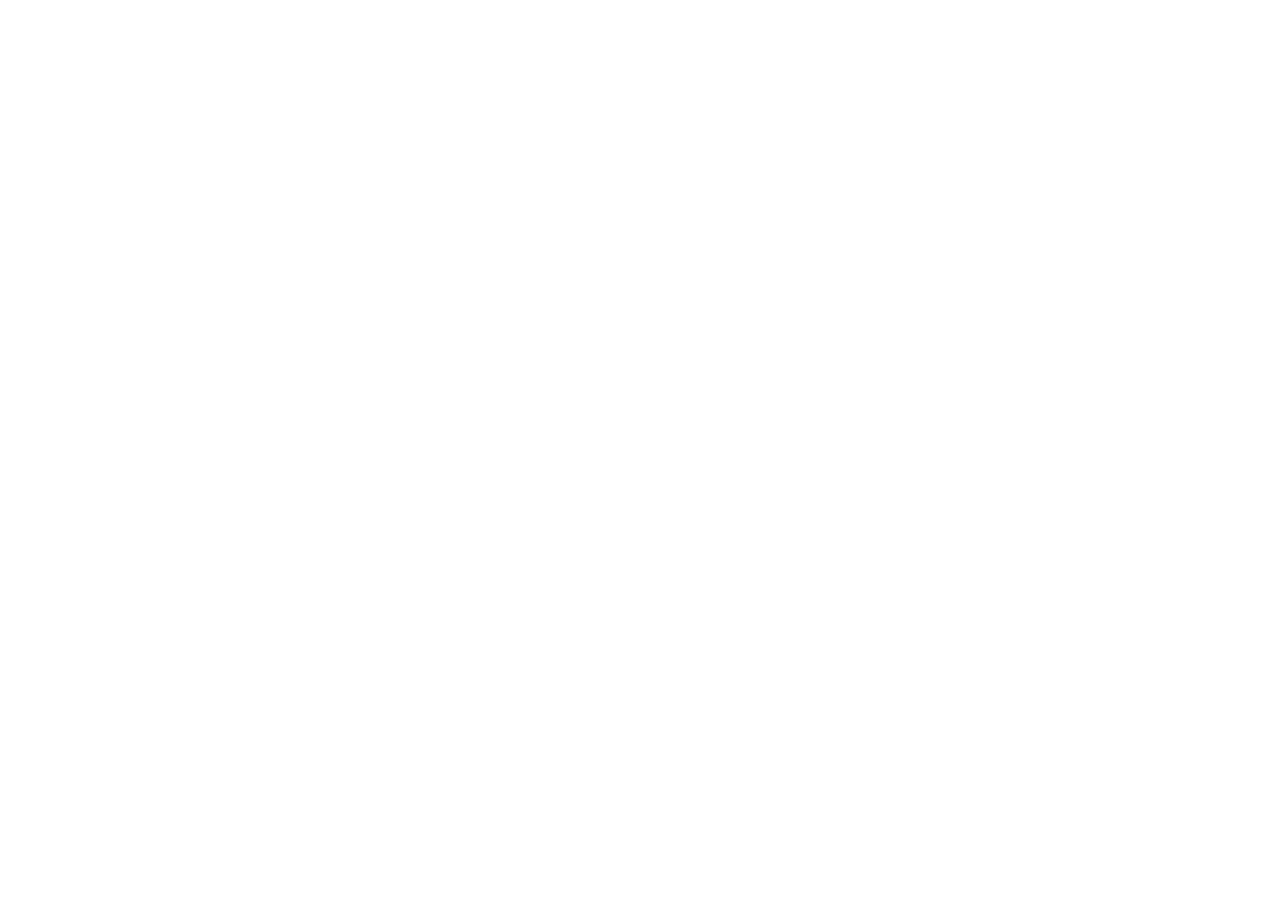
==== Pages/login.html @ a8cbac3b "Functionality Added with Workshop Page!" ====
<!DOCTYPE html>
<html lang="en">
  <head>
    <meta charset="UTF-8" />
    <meta http-equiv="X-UA-Compatible" content="IE=edge" />
    <meta name="viewport" content="width=device-width, initial-scale=1.0" />
    <title>Document</title>
  </head>
  <body></body>
</html>
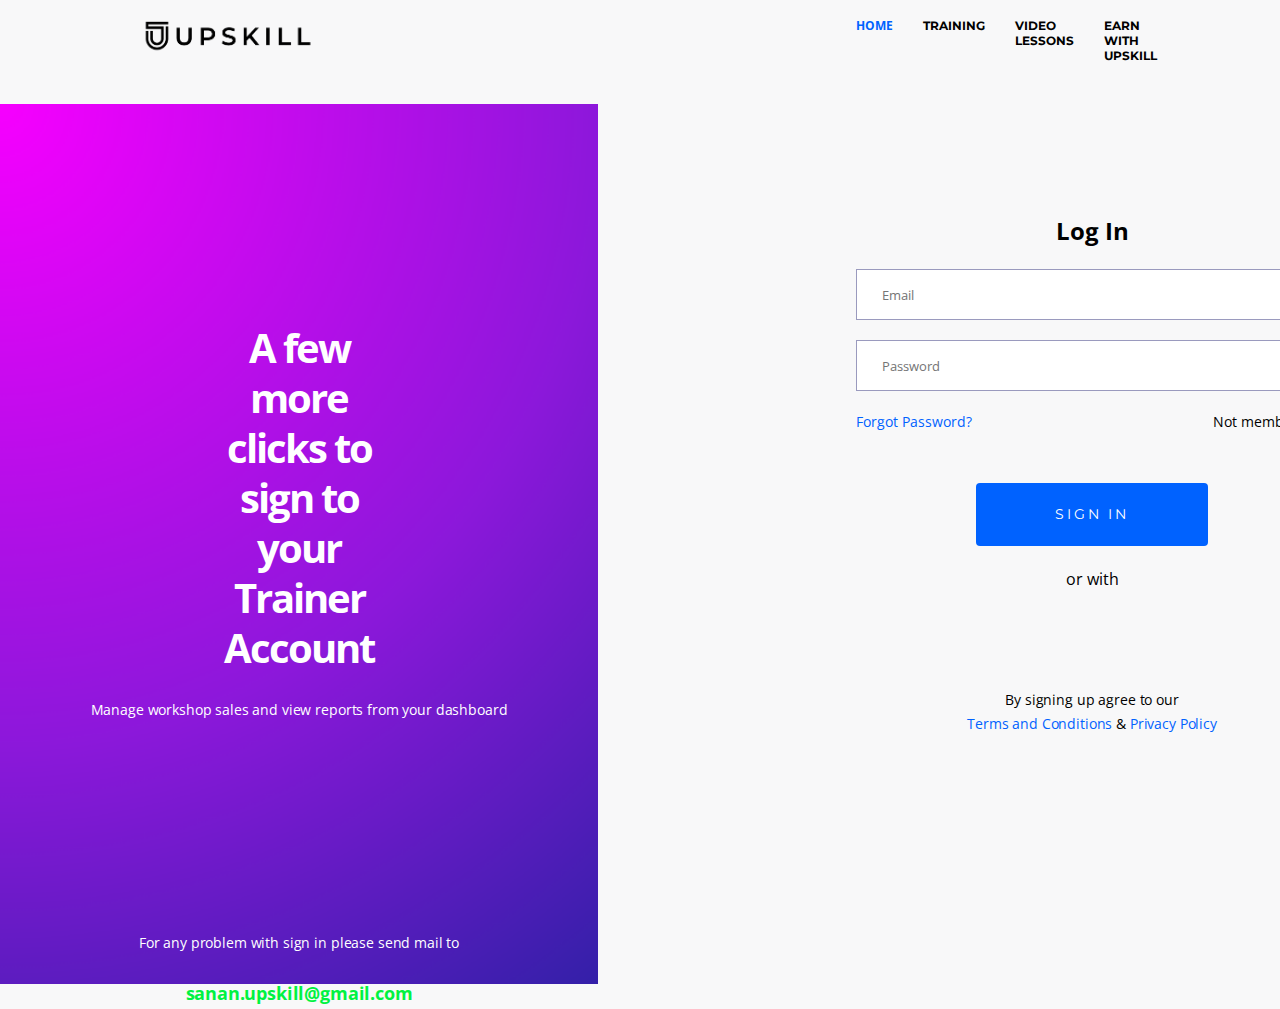
==== commit 56903c8e: "Login-page Completed!" ====
--- a/Pages/login.html
+++ b/Pages/login.html
@@ -4,7 +4,64 @@
     <meta charset="UTF-8" />
     <meta http-equiv="X-UA-Compatible" content="IE=edge" />
     <meta name="viewport" content="width=device-width, initial-scale=1.0" />
-    <title>Document</title>
+<link rel="stylesheet" href="../Styles/login.css" />
+    <link rel="preconnect" href="https://fonts.gstatic.com" />
+    <link
+      href="https://fonts.googleapis.com/css2?family=Open+Sans:wght@300;400;600;700;800&display=swap"
+      rel="stylesheet"
+    />
+    <link rel="preconnect" href="https://fonts.gstatic.com" />
+    <link
+      href="https://fonts.googleapis.com/css2?family=Montserrat&display=swap"
+      rel="stylesheet"
+    />
+    <link
+      rel="stylesheet"
+      href="https://cdnjs.cloudflare.com/ajax/libs/font-awesome/5.15.3/css/all.min.css"
+      integrity="sha512-iBBXm8fW90+nuLcSKlbmrPcLa0OT92xO1BIsZ+ywDWZCvqsWgccV3gFoRBv0z+8dLJgyAHIhR35VZc2oM/gI1w=="
+      crossorigin="anonymous"
+    />
+    <title>Upskill</title>
   </head>
-  <body></body>
+  <body>
+    <div>
+      <div class="navbar">
+        <div><img src="../Assets/logo.PNG" width="177" alt="" /></div>
+        <div class="nav-links">
+          <p><span>home</span></p>
+          <p>training</p>
+          <p>video lessons</p>
+          <p>earn with upskill</p>
+        </div>
+        <div class="user-group">
+          <div class="sign-in-group">
+            <i class="fas fa-user-circle fa-3x"></i>
+            <p>sign in</p>
+          </div>
+          <div class="sign-up-group">Sign up</div>
+        </div>
+      </div>
+            <div class="login-content">
+          <div class="login-img">
+            <h1>A few more clicks to <br> sign to  your Trainer Account</h1> <br>
+            <p>Manage workshop sales and view reports from your dashboard</p>
+            <p class="second-p">For any problem with sign in please send mail to</p> <br>
+            <p><span class="mail">sanan.upskill@gmail.com</span></p>
+          </div>
+          <div class="login-info">
+            <h2>Log In</h2> <br>
+            <input type="text" placeholder="Email"> <br>
+            <input type="password" placeholder="Password">
+            <div class="forgot">
+              <a class="forgot-alt" href="#">Forgot Password?</a> <a class="forgot-alt-2" href="#">Not member yet?</a>
+            </div>
+            <div class="sign-btn">SIGN IN</div> <br>
+            or with
+            <div class="social-btn">
+              <i class="fab fa-facebook-square fa-2x fb-icon"></i>
+              <i class="fab fa-linkedin fa-2x"></i>
+            </div>
+            <p class="bottom-text">By signing up agree to our <br> <span>Terms and Conditions</span> & <span>Privacy Policy</span></p>
+          </div>
+        </div></body>
 </html>
--- a/Styles/login.css
+++ b/Styles/login.css
@@ -0,0 +1,168 @@
+* {
+  margin: 0;
+  padding: 0;
+  font-family: "Open Sans", sans-serif;
+}
+body {
+  background-color: #f8f8f9;
+}
+.navbar {
+  display: flex;
+  align-items: center;
+  padding-top: 10px;
+  background: #f8f8f9 0% 0% no-repeat padding-box;
+}
+.navbar img {
+  padding-left: 140px;
+  margin-right: 639px;
+}
+.nav-links {
+  display: flex;
+  margin-left: -100px;
+}
+.nav-links p {
+  padding-right: 30px;
+  text-transform: uppercase;
+  font: normal normal bold 12px/15px Montserrat;
+  font-weight: bold;
+}
+.nav-links p span {
+  color: #0062ff;
+}
+.user-group {
+  display: flex;
+  align-items: center;
+  padding-right: 140px;
+}
+.sign-in-group {
+  display: flex;
+  flex-direction: row;
+  align-items: center;
+  color: #0062ff;
+  text-transform: uppercase;
+  font-weight: bold;
+  padding-right: 54px;
+  margin-left: 220px;
+  font: normal normal bold 12px/15px Montserrat;
+}
+.sign-in-group i {
+  padding-right: 10px;
+}
+.sign-up-group {
+  text-transform: uppercase;
+  color: white;
+  font-weight: bold;
+  background: #60d91a 0% 0% no-repeat padding-box;
+  box-shadow: 0px 10px 20px #60d91a4d;
+  border-radius: 4px;
+  padding: 15px 19px;
+  font: normal normal bold 12px/15px Montserrat;
+}
+.login-content {
+  display: flex;
+  flex-direction: row;
+  margin-top: 34px;
+  background: #f8f8f9 0% 0% no-repeat padding-box;
+}
+.login-img {
+  background-image: url("/Assets/daniel-olah-1Vt21LuLSug-unsplash@2x.png");
+  background-size: cover;
+  background-repeat: no-repeat;
+  width: 960px;
+  height: 880px;
+  color: white;
+  text-align: center;
+  margin-right: 258px;
+}
+.login-img h1 {
+  padding: 219px 224px 0px 224px;
+  font: normal normal bold 40px/50px Open Sans;
+  letter-spacing: -2px;
+  color: #ffffff;
+  opacity: 1;
+}
+.login-img p {
+  font: normal normal normal 14px/29px Open Sans;
+  letter-spacing: -0.14px;
+  color: #ffffff;
+  opacity: 1;
+}
+.second-p {
+  font: normal normal normal 14px/29px Open Sans;
+  letter-spacing: -0.14px;
+  color: #ffffff;
+  opacity: 1;
+  padding-top: 204px;
+}
+.mail {
+  font: normal normal bold 18px/29px Open Sans;
+  letter-spacing: -0.18px;
+  color: #00f241;
+  opacity: 1;
+}
+
+.login-info {
+  text-align: center;
+  padding-top: 110px;
+  margin-right: 258px;
+}
+.login-content h2 {
+  text-align: center;
+}
+input {
+  width: 445px;
+  background: #ffffff 0% 0% no-repeat padding-box;
+  border: 1px solid #9a9abe;
+  padding: 16px 0px 15px 25px;
+  margin-bottom: 20px;
+}
+.forgot {
+  display: flex;
+  justify-content: space-between;
+}
+.forgot-alt {
+  text-decoration: none;
+  font: normal normal normal 14px/22px Open Sans;
+  letter-spacing: 0px;
+  color: #0062ff;
+  opacity: 1;
+}
+.forgot-alt-2 {
+  text-decoration: none;
+  font: normal normal normal 14px/22px Open Sans;
+  letter-spacing: 0px;
+  color: #000000;
+  opacity: 1;
+}
+.sign-btn {
+  margin-top: 50px;
+  margin-left: 120px;
+  margin-right: 120px;
+  text-align: center;
+  background: #0062ff 0% 0% no-repeat padding-box;
+  border-radius: 4px;
+  opacity: 1;
+  padding: 17px 65px;
+  font: normal normal normal 14px/29px Montserrat;
+  letter-spacing: 2.8px;
+  color: #ffffff;
+}
+.social-btn {
+  color: #728391;
+  padding-top: 25px;
+  padding-bottom: 51px;
+}
+.fb-icon {
+  margin-right: 20px;
+}
+
+.bottom-text {
+  font: normal normal normal 14px/24px Open Sans;
+  letter-spacing: -0.14px;
+  color: #000000;
+}
+.bottom-text span {
+  font: normal normal normal 14px/24px Open Sans;
+  letter-spacing: -0.14px;
+  color: #0062ff;
+}
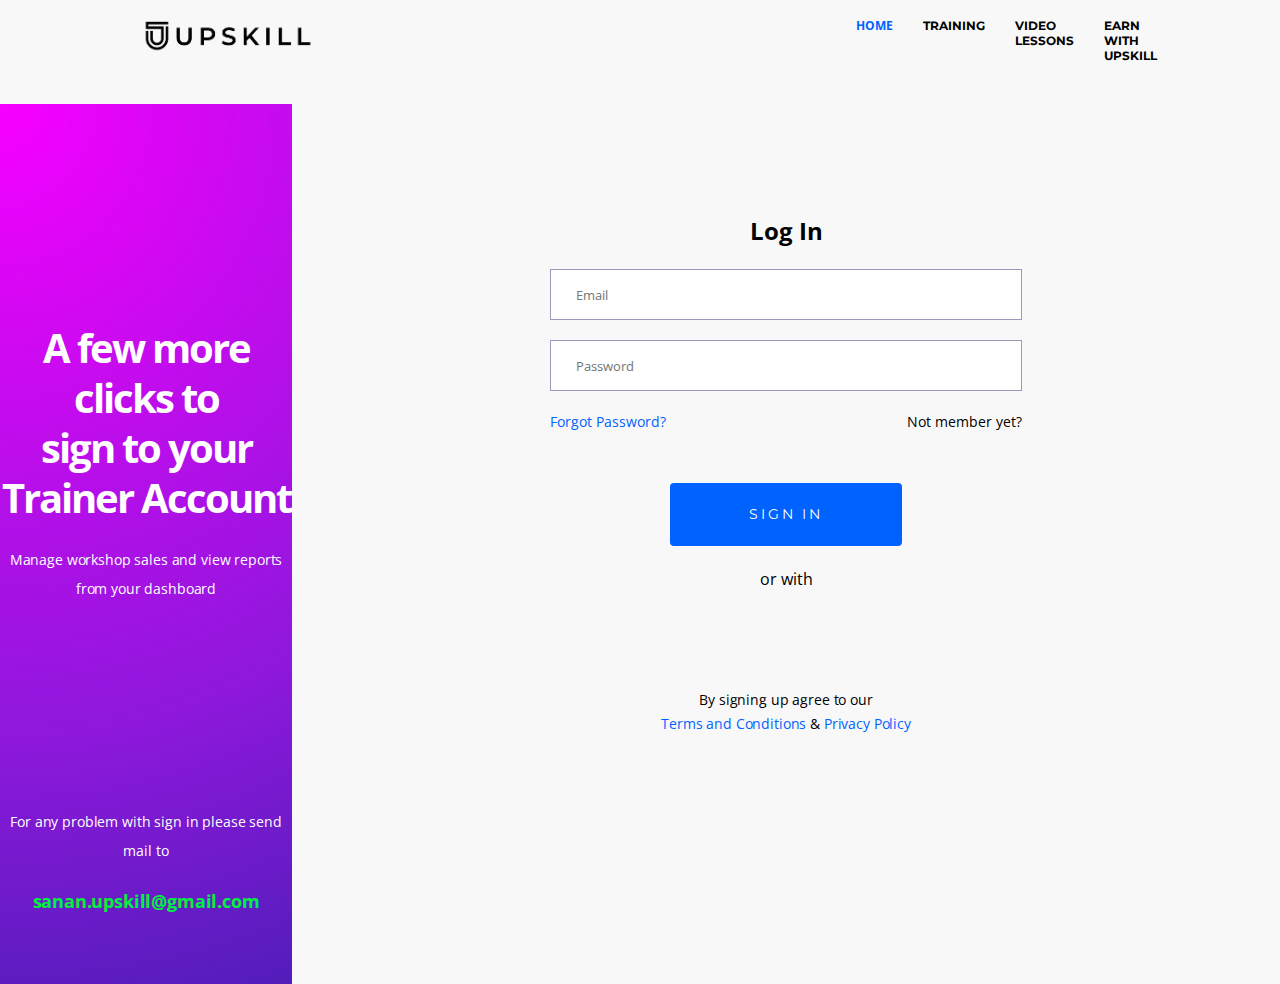
==== commit d3c0d110: "Dashboard Issue Fixed!" ====
--- a/Pages/login.html
+++ b/Pages/login.html
@@ -34,11 +34,11 @@
           <p>earn with upskill</p>
         </div>
         <div class="user-group">
-          <div class="sign-in-group">
+          <div id="sign-in-btn" class="sign-in-group">
             <i class="fas fa-user-circle fa-3x"></i>
             <p>sign in</p>
           </div>
-          <div class="sign-up-group">Sign up</div>
+          <div id="sign-in-btn" class="sign-up-group">Sign up</div>
         </div>
       </div>
             <div class="login-content">
--- a/Styles/login.css
+++ b/Styles/login.css
@@ -75,7 +75,8 @@
   margin-right: 258px;
 }
 .login-img h1 {
-  padding: 219px 224px 0px 224px;
+  text-align: center;
+  padding: 219px 0px 0px 0px;
   font: normal normal bold 40px/50px Open Sans;
   letter-spacing: -2px;
   color: #ffffff;
@@ -100,7 +101,6 @@
   color: #00f241;
   opacity: 1;
 }
-
 .login-info {
   text-align: center;
   padding-top: 110px;
@@ -155,7 +155,6 @@
 .fb-icon {
   margin-right: 20px;
 }
-
 .bottom-text {
   font: normal normal normal 14px/24px Open Sans;
   letter-spacing: -0.14px;
